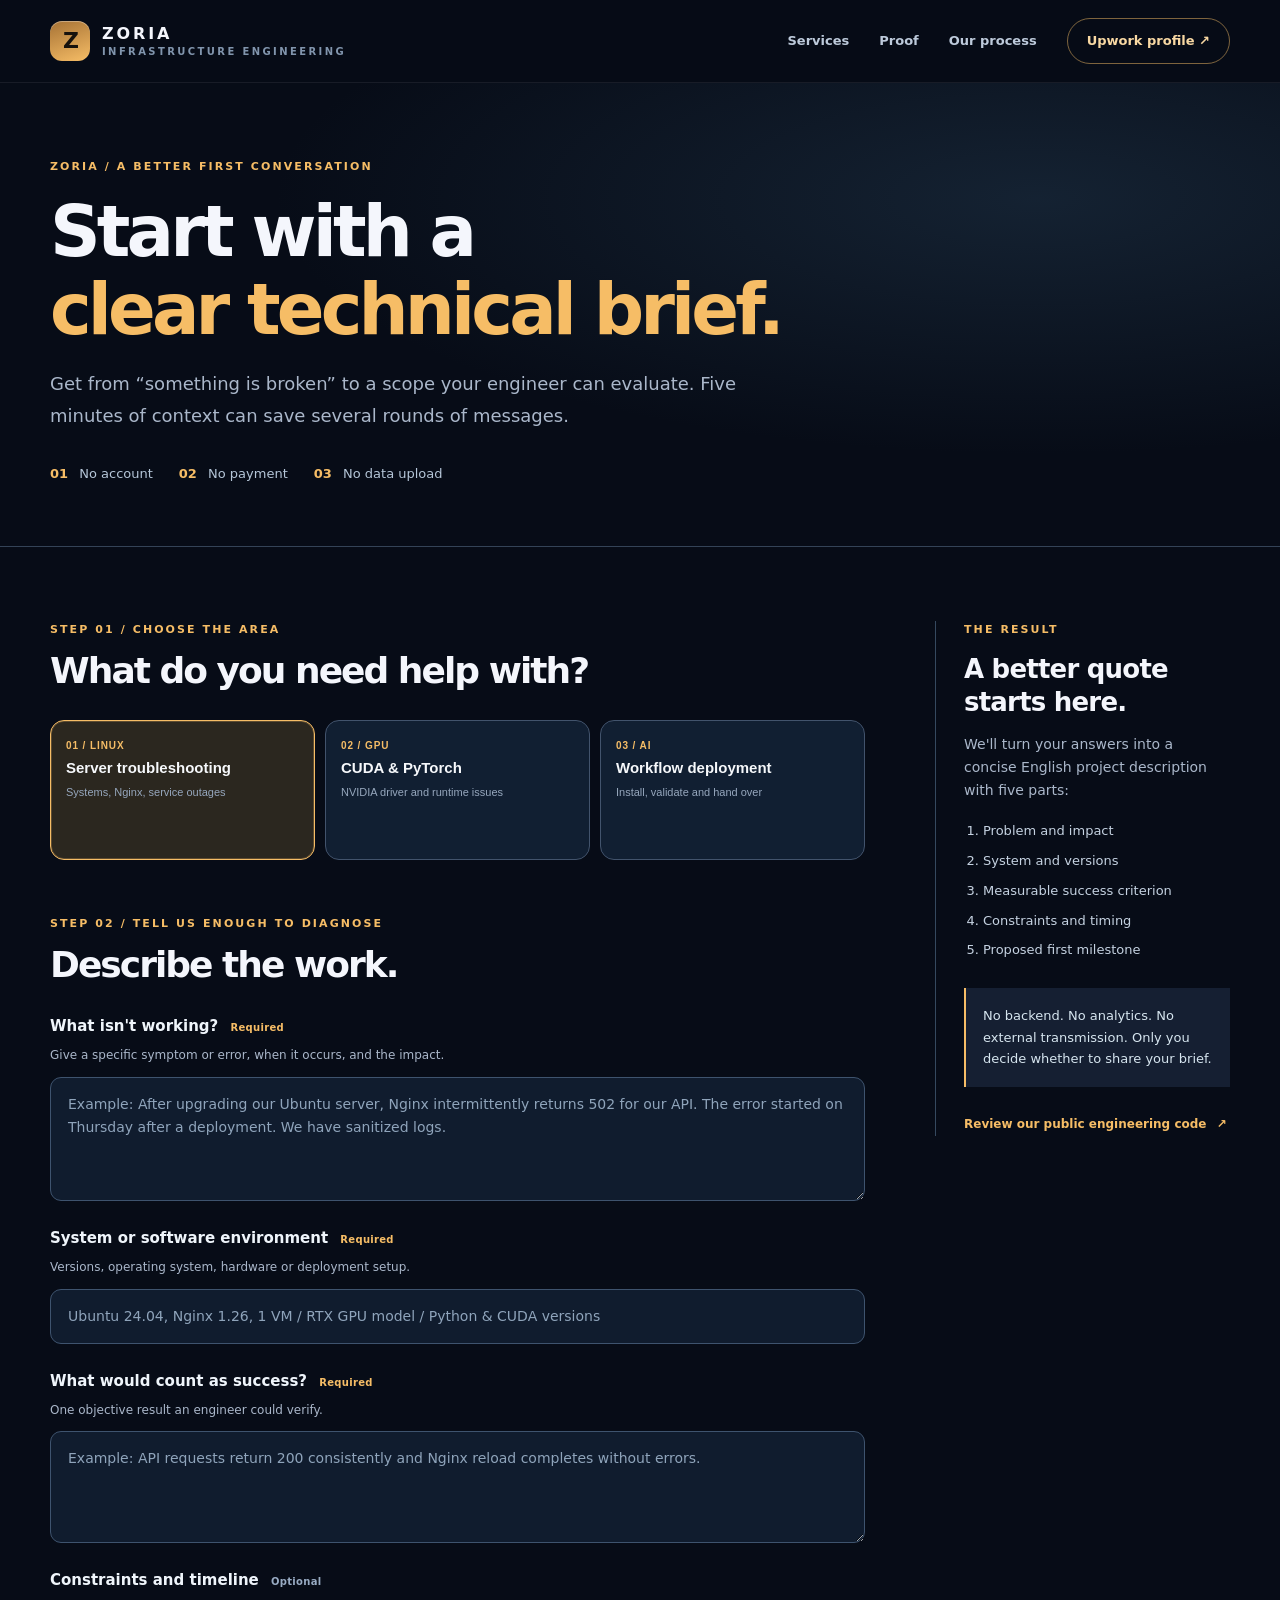
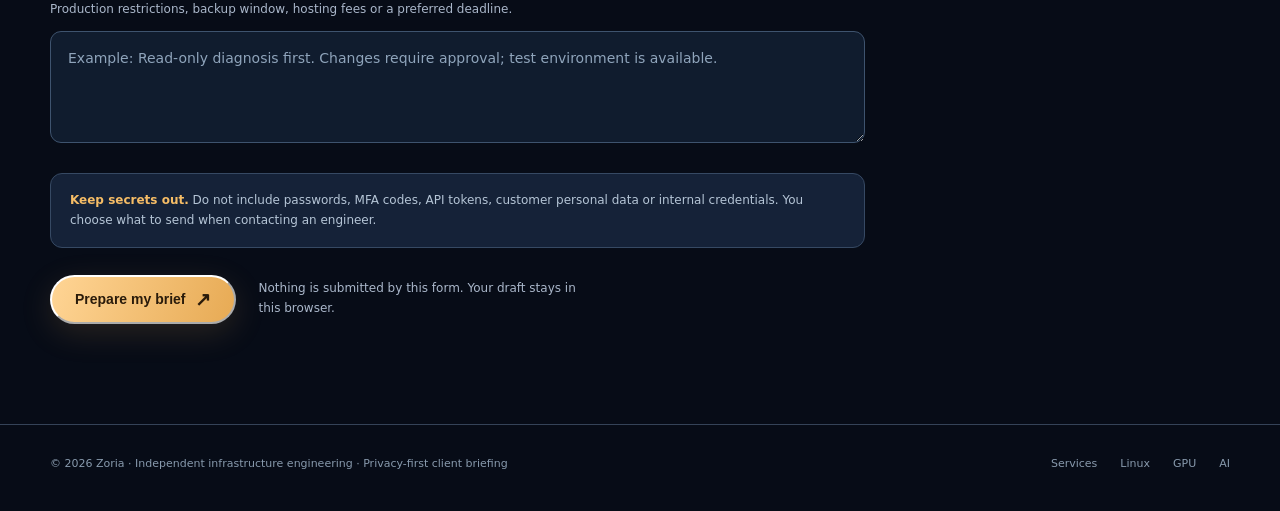
==== docs/start/index.html @ 69b2c143 "feat(site): add privacy-first local project brief intake" ====
<!doctype html>
<html lang="en"><head>
<meta charset="utf-8"><meta name="viewport" content="width=device-width,initial-scale=1">
<title>Prepare a Linux, GPU or AI Engineering Project Brief | Zoria</title>
<meta name="description" content="Turn a Linux server issue, NVIDIA GPU error or AI deployment request into a clear scope and technical project brief. Free, private and no account needed.">
<meta name="theme-color" content="#070c17">
<meta name="robots" content="index,follow">
<link rel="canonical" href="https://star8592.github.io/zoria-infra-preflight/start/">
<meta property="og:type" content="website"><meta property="og:title" content="Start with a clear technical problem | Zoria">
<meta property="og:description" content="Describe your Linux, GPU or AI issue and prepare a structured brief without sharing data with our server.">
<meta property="og:url" content="https://star8592.github.io/zoria-infra-preflight/start/">
<link rel="stylesheet" href="../assets/site-v2.css">
<link rel="stylesheet" href="../assets/brief.css">
<script defer src="../assets/brief.js"></script>
<script defer src="../assets/brief-page.js"></script>
</head><body>
<header class="site-top"><div class="wrap topline">
<a class="brand" href="../"><span class="brandmark" aria-hidden="true">Z</span><span>ZORIA<span class="submark">INFRASTRUCTURE ENGINEERING</span></span></a>
<nav class="toplinks" aria-label="Primary"><a href="../#services">Services</a><a href="../#evidence">Proof</a><a href="../#approach">Our process</a><a class="nav-cta" href="https://www.upwork.com/freelancers/~013b7a3a7443455b22" rel="noopener">Upwork profile ↗</a></nav>
</div></header>
<main>
<section class="brief-hero"><div class="wrap"><div class="eyebrow">Zoria / A better first conversation</div>
<h1>Start with a<br><em>clear technical brief.</em></h1>
<p class="brief-lead">Get from “something is broken” to a scope your engineer can evaluate. Five minutes of context can save several rounds of messages.</p>
<div class="brief-trust"><span><strong>01</strong> No account</span><span><strong>02</strong> No payment</span><span><strong>03</strong> No data upload</span></div>
</div></section>
<section class="brief-work"><div class="wrap brief-grid">
<form id="brief-form" class="brief-form" novalidate>
<div class="eyebrow">Step 01 / Choose the area</div>
<h2>What do you need help with?</h2>
<div class="brief-choices" role="group" aria-label="Choose a service">
<button type="button" data-select-service="linux" aria-pressed="true"><span class="choice-id">01 / LINUX</span><strong>Server troubleshooting</strong><small>Systems, Nginx, service outages</small></button>
<button type="button" data-select-service="gpu" aria-pressed="false"><span class="choice-id">02 / GPU</span><strong>CUDA &amp; PyTorch</strong><small>NVIDIA driver and runtime issues</small></button>
<button type="button" data-select-service="ai" aria-pressed="false"><span class="choice-id">03 / AI</span><strong>Workflow deployment</strong><small>Install, validate and hand over</small></button>
</div>
<label class="sr" for="service">Selected service</label>
<select id="service" name="service" class="sr" aria-label="Selected service"><option value="linux">Linux server diagnosis</option><option value="gpu">NVIDIA GPU / CUDA / PyTorch</option><option value="ai">AI workflow deployment</option></select>
<div class="brief-divider"><div class="eyebrow">Step 02 / Tell us enough to diagnose</div><h2>Describe the work.</h2></div>
<div class="field">
<label for="problem">What isn't working? <span class="req">Required</span></label>
<p>Give a specific symptom or error, when it occurs, and the impact.</p>
<textarea name="problem" id="problem" rows="4" maxlength="1800" placeholder="Example: After upgrading our Ubuntu server, Nginx intermittently returns 502 for our API. The error started on Thursday after a deployment. We have sanitized logs." required></textarea>
</div>
<div class="field">
<label for="environment">System or software environment <span class="req">Required</span></label>
<p>Versions, operating system, hardware or deployment setup.</p>
<input type="text" name="environment" id="environment" maxlength="900" placeholder="Ubuntu 24.04, Nginx 1.26, 1 VM / RTX GPU model / Python &amp; CUDA versions" required>
</div>
<div class="field">
<label for="outcome">What would count as success? <span class="req">Required</span></label>
<p>One objective result an engineer could verify.</p>
<textarea name="outcome" id="outcome" rows="3" maxlength="900" placeholder="Example: API requests return 200 consistently and Nginx reload completes without errors." required></textarea>
</div>
<div class="field">
<label for="constraints">Constraints and timeline <span class="optional">Optional</span></label>
<p>Production restrictions, backup window, hosting fees or a preferred deadline.</p>
<textarea name="constraints" id="constraints" rows="3" maxlength="900" placeholder="Example: Read-only diagnosis first. Changes require approval; test environment is available."></textarea>
</div>
<div class="brief-notice"><strong>Keep secrets out.</strong> Do not include passwords, MFA codes, API tokens, customer personal data or internal credentials. You choose what to send when contacting an engineer.</div>
<div class="brief-actions"><button class="cta cta-primary" type="submit">Prepare my brief <span class="arrow" aria-hidden="true">↗</span></button><p id="brief-status" aria-live="polite">Nothing is submitted by this form. Your draft stays in this browser.</p></div>
</form>
<aside class="brief-aside"><div class="aside-sticky">
<div class="eyebrow">The result</div><h3>A better quote starts here.</h3>
<p>We'll turn your answers into a concise English project description with five parts:</p>
<ol><li>Problem and impact</li><li>System and versions</li><li>Measurable success criterion</li><li>Constraints and timing</li><li>Proposed first milestone</li></ol>
<div class="aside-callout">No backend. No analytics. No external transmission. Only you decide whether to share your brief.</div>
<a class="text-link" href="https://github.com/star8592/zoria-infra-preflight">Review our public engineering code <span aria-hidden="true">↗</span></a>
</div></aside>
</div></section>
<section id="brief-result" class="brief-result" hidden><div class="wrap"><div class="eyebrow">Your prepared project brief</div><h2>Review, copy, and send.</h2>
<p>This is a draft, not a submitted job, contract or quotation. Confirm it contains no sensitive information.</p>
<label class="sr" for="brief-output">Your copy-ready technical project brief</label>
<textarea id="brief-output" rows="16" readonly spellcheck="false"></textarea>
<div class="result-actions"><button type="button" id="copy-brief" class="cta cta-primary">Copy project brief <span class="arrow" aria-hidden="true">↗</span></button>
<a href="https://www.upwork.com/freelancers/~013b7a3a7443455b22" class="cta cta-ghost" rel="noopener" target="_blank">Open Upwork profile ↗</a></div>
<p class="fine">Upwork may require you to sign in or complete account eligibility steps before sending. This page cannot submit messages or buy Connects.</p>
</div></section>
</main>
<footer><div class="wrap foot"><span>© 2026 Zoria · Independent infrastructure engineering · Privacy-first client briefing</span><div class="footlinks"><a href="../">Services</a><a href="../services/linux/">Linux</a><a href="../services/gpu/">GPU</a><a href="../services/ai/">AI</a></div></div></footer>
</body></html>
---- docs/assets/site-v2.css ----
/* Zoria unified visual language | editorial B2B engineering edition.
   Based on /marketing/UNIFIED_VI_V1.md: #070c17 #10192a #f6bd66 #6ccceb */
:root{
  color-scheme:dark;
  --navy:#070c17;--navy2:#0c1422;--panel:#10192a;--panel2:#152136;
  --gold:#f6bd66;--gold2:#e5a64f;--cyan:#6ccceb;
  --ink:#f4f6fc;--muted:#aab7ca;--line:#28364a;
  --width:1180px;--radius:18px;
}
*,*::before,*::after{box-sizing:border-box}
html{scroll-behavior:smooth}
body{margin:0;background:var(--navy);color:var(--ink);font:16px/1.65 Inter,"Segoe UI",system-ui,-apple-system,sans-serif;overflow-x:clip}
a{color:inherit;text-decoration:none}
a:hover{text-decoration:none}
:where(a,button,summary):focus-visible{outline:2px solid var(--gold);outline-offset:4px}
::selection{background:var(--gold);color:#23190d}
.wrap{width:min(calc(100% - 64px),var(--width));margin-inline:auto}
.site-top{position:relative;z-index:2;background:#070c17ed;border-bottom:1px solid #ffffff12}
.topline{display:flex;align-items:center;justify-content:space-between;gap:24px;min-height:82px}
.brand{display:inline-flex;align-items:center;gap:12px;font-size:16px;letter-spacing:.18em;font-weight:830}
.brandmark{display:grid;place-items:center;width:40px;height:40px;border-radius:12px;background:linear-gradient(160deg,#a67235,#f6bd66);color:#17120d;box-shadow:inset 0 1px #fff5;font-size:22px;font-weight:850;letter-spacing:-.08em}
.brand .submark{font-size:10px;display:block;color:#8195ad;letter-spacing:.24em;margin-top:-3px;font-weight:600}
.toplinks{display:flex;align-items:center;gap:30px}
.toplinks a{font-size:13px;font-weight:600;color:#bdcadb;transition:color .2s}
.toplinks a:hover{color:var(--gold)}
.nav-cta{padding:11px 19px;border:1px solid #f6bd6680;border-radius:999px;color:#f8d8a3!important}
.nav-cta:hover{background:#f6bd6615}
.eyebrow{font-size:11px;font-weight:800;letter-spacing:.19em;text-transform:uppercase;color:var(--gold)}
.label{font-size:12px;letter-spacing:.12em;text-transform:uppercase;font-weight:730;color:#8299b4}
h1,h2,h3,p{margin-top:0}
h1,h2{letter-spacing:-.055em}
h1{font-weight:720;line-height:1.105;font-size:clamp(46px,5.5vw,74px)}
h1 em{font-style:normal;color:var(--gold)}
h2{font-size:clamp(31px,3.55vw,46px);line-height:1.14;font-weight:700}
h3{font-size:23px;line-height:1.28;letter-spacing:-.03em;font-weight:700}
p{color:var(--muted)}
.cta{display:inline-flex;align-items:center;justify-content:center;gap:9px;min-height:48px;padding:13px 23px;border-radius:999px;font-size:14px;font-weight:790;transition:transform .17s ease,background .17s ease}
.cta:hover{transform:translateY(-2px)}
.cta-primary{background:linear-gradient(110deg,#ffd595,#e7aa54);color:#2a1b0a;box-shadow:0 9px 32px #e5a64f27}
.cta-ghost{border:1px solid #56657b;color:#e3ebf6;background:#ffffff06}
.cta-ghost:hover{background:#ffffff0e}
.arrow{font-weight:900;font-size:19px;line-height:1}
.hero{position:relative;overflow:hidden;border-bottom:1px solid var(--line);background:radial-gradient(ellipse at 81% 28%,#24405b80,transparent 38%),radial-gradient(ellipse at 19% 4%,#3d2b191a,transparent 38%),var(--navy)}
.hero::after{content:"";position:absolute;right:0;top:0;bottom:0;width:50%;background-image:linear-gradient(#ffffff08 1px,transparent 1px),linear-gradient(90deg,#ffffff08 1px,transparent 1px);background-size:58px 58px;mask-image:linear-gradient(90deg,transparent,black);pointer-events:none}
.hero-inner{display:grid;grid-template-columns:minmax(0,1.06fr) minmax(0,.94fr);align-items:center;gap:clamp(35px,6vw,96px);min-height:617px;padding-top:78px;padding-bottom:81px}
.hero-copy{position:relative;z-index:1}
.hero h1{max-width:650px;margin:23px 0}
.hero-lead{max-width:565px;color:#b6c2d5;font-size:18px;line-height:1.72}
.hero-actions{display:flex;gap:11px;flex-wrap:wrap;margin-top:29px}
.hero-footnote{margin:23px 0 0;font-size:12px;color:#8e9cb0;max-width:560px}
.diagram{position:relative;z-index:1;min-width:0;min-height:465px;border:1px solid #47627d90;border-radius:24px;background:linear-gradient(150deg,#1c3049,#10192a 55%,#0f1928);box-shadow:0 34px 105px #0005, inset 0 1px #ffffff1b;overflow:hidden}
.diagram:before{content:"";position:absolute;inset:-140px -120px auto auto;width:360px;height:360px;background:radial-gradient(circle,#6ccceb22,transparent 72%);pointer-events:none}
.diag-top{padding:24px 27px;border-bottom:1px solid #ffffff13;display:flex;align-items:center;justify-content:space-between;gap:12px}
.diag-top strong{font-size:11px;letter-spacing:.17em;color:#c4d4e6}
.diag-top .state{display:flex;gap:8px;align-items:center;font-size:10px;color:#8e9fb1;letter-spacing:.1em}
.state i{width:7px;height:7px;background:var(--cyan);border-radius:50%;box-shadow:0 0 0 4px #6ccceb14}
.diag-body{padding:31px 29px 30px}
.diag-intro{font-size:11px;letter-spacing:.16em;color:#8ea5bf;text-transform:uppercase}
.diag-head{font-size:27px;font-weight:730;color:#edf4fc;letter-spacing:-.035em;margin:8px 0 31px;line-height:1.2}
.diag-head span{color:var(--gold)}
.flowline{display:grid;grid-template-columns:1fr 27px 1fr;align-items:center;gap:8px;margin:15px 0}
.flow-block{min-height:75px;background:#18283e;border:1px solid #3d5068;border-radius:12px;padding:13px 16px;display:flex;flex-direction:column;justify-content:center}
.flow-block b{font-size:13px;color:#f5f7fc;letter-spacing:.01em}
.flow-block small{color:#879cb6;font-size:10px;letter-spacing:.06em}
.flow-block.primary{border-color:#f6bd667d;background:#352b25}
.flow-block.primary b{color:#f7d497}
.flow-connector{display:grid;place-items:center;color:var(--cyan)}
.diag-note{display:flex;gap:11px;align-items:flex-start;border-top:1px solid #ffffff13;padding-top:20px;margin-top:24px}
.diag-note .tiny-square{width:9px;height:9px;margin-top:8px;background:var(--gold);transform:rotate(45deg);flex:none}
.diag-note p{font-size:12px;margin:0;line-height:1.65}
.proof-strip{background:#0e192b;border-bottom:1px solid var(--line)}
.proof-inner{display:flex;justify-content:space-between;align-items:center;gap:22px;min-height:93px}
.proof-label{font-size:10px;letter-spacing:.2em;color:#7e90a7;text-transform:uppercase;font-weight:750}
.proof-facts{display:flex;gap:clamp(20px,3vw,55px);align-items:center;flex-wrap:wrap}
.proof-facts span{font-size:13px;color:#c4d0df}
.proof-facts b{color:var(--gold);font-weight:800}
.section{padding:98px 0}
.section-alt{background:#0b1422;border-top:1px solid #ffffff0c;border-bottom:1px solid #ffffff0c}
.section-heading{display:flex;align-items:end;justify-content:space-between;gap:32px;margin-bottom:42px}
.section-heading h2{max-width:700px;margin:12px 0 0}
.section-heading .intro{max-width:335px;font-size:14px;line-height:1.7;margin:0}
.services-list{border-top:1px solid #3c4d61}
.service-row{display:grid;grid-template-columns:64px 1fr minmax(160px,225px);column-gap:28px;align-items:center;border-bottom:1px solid #344457;padding:31px 12px 33px;transition:background .18s}
.service-row:hover{background:#ffffff05}
.service-index{font-size:15px;align-self:start;color:var(--gold);font-variant-numeric:tabular-nums;font-weight:800}
.service-main h3{font-size:clamp(23px,2.5vw,32px);margin:0 0 10px}
.service-main p{font-size:14px;line-height:1.75;max-width:625px;margin:0}
.chips{display:flex;flex-wrap:wrap;gap:7px;margin-top:18px}
.chip{font-size:10px;letter-spacing:.06em;font-weight:700;text-transform:uppercase;color:#a6bad0;border:1px solid #34465a;border-radius:999px;padding:5px 10px}
.service-side{text-align:right}
.service-side small{font-size:11px;color:#8ba1b7;display:block}
.service-price{font-size:22px;font-weight:720;display:block;color:#f3d09c;margin:5px 0 14px}
.text-link{font-size:13px;color:var(--gold);font-weight:760;display:inline-flex;gap:10px;align-items:center}
.text-link:hover{text-decoration:underline}
.two-panel{display:grid;grid-template-columns:1.08fr .92fr;gap:60px;align-items:center}
.proof-panel{border:1px solid #3a4c60;background:linear-gradient(135deg,#17263a,#10192a);border-radius:22px;padding:26px 30px;box-shadow:0 20px 50px #0003}
.proof-panel .panel-top{display:flex;justify-content:space-between;color:#87a0ba;font-size:10px;letter-spacing:.14em;border-bottom:1px solid #ffffff17;padding-bottom:18px}
.proof-panel .command{margin:28px 0 22px;font:14px/1.8 ui-monospace,SFMono-Regular,Consolas,monospace;color:#c2dded}
.proof-panel .command strong{color:var(--gold);font-weight:600}
.proof-panel .result{border-top:1px solid #ffffff16;padding-top:17px;display:flex;gap:14px;flex-wrap:wrap}
.proof-panel .result span{color:#bfd2df;font-size:12px}
.proof-panel .result b{color:var(--cyan)}
.proof-copy h2{margin:17px 0 18px}
.proof-copy p{font-size:16px;line-height:1.78}
.proof-copy .text-link{margin-top:9px}
.method-grid{display:grid;grid-template-columns:repeat(4,minmax(0,1fr));gap:0;border-top:1px solid #36465a;border-bottom:1px solid #36465a}
.method-step{padding:28px 23px 31px 0}
.method-step:not(:last-child){border-right:1px solid #354358;margin-right:21px}
.method-num{color:var(--gold);font-size:12px;font-weight:830;letter-spacing:.12em}
.method-step h3{font-size:18px;margin:18px 0 9px}
.method-step p{font-size:13px;margin:0}
.final-cta{padding:70px 0 85px;border-top:1px solid #33455a;background:radial-gradient(circle at 15% 60%,#c2893820,transparent 39%),#10192a}
.final-cta .inner{display:flex;justify-content:space-between;gap:35px;align-items:center}
.final-cta h2{margin:13px 0 12px;max-width:660px}
.final-cta p{max-width:630px;margin:0;font-size:14px}
footer{border-top:1px solid #354358;padding:30px 0 38px;background:#070c17}
.foot{display:flex;gap:15px;justify-content:space-between;align-items:center;color:#889aad;font-size:11px}
.footlinks{display:flex;gap:23px;flex-wrap:wrap}
.foot a:hover{color:var(--gold)}
/* service-specific */
.detail-hero{padding:87px 0 79px;position:relative;background:radial-gradient(ellipse at 82% 24%,#23425964,transparent 38%),var(--navy);border-bottom:1px solid var(--line)}
.detail-grid{display:grid;grid-template-columns:minmax(0,1fr) 315px;gap:70px;align-items:center}
.detail-hero h1{font-size:clamp(41px,4.6vw,64px);margin:20px 0;max-width:780px}
.detail-intro{font-size:18px;max-width:690px;line-height:1.72}
.detail-panel{border:1px solid #485976;background:#132039;border-radius:22px;padding:29px 26px;position:relative;overflow:hidden}
.detail-panel:after{content:"";width:220px;height:220px;position:absolute;border:1px solid #6ccceb2c;border-radius:100%;right:-90px;top:-90px;box-shadow:0 0 0 37px #6ccceb06,0 0 0 82px #6ccceb05}
.detail-panel .order{font-size:10px;font-weight:850;letter-spacing:.2em;color:var(--gold)}
.detail-panel h3{font-size:28px;color:#f4f6fc;margin:28px 0}
.detail-panel ol{padding:0;list-style:none}
.detail-panel li{border-top:1px solid #ffffff18;padding:13px 0;color:#c2cfdf;font-size:13px}
.detail-panel li b{color:var(--cyan);margin-right:11px}
.detail-section{padding:71px 0}
.detail-section + .detail-section{border-top:1px solid var(--line)}
.detail-section h2{font-size:37px}
.detail-items{display:grid;grid-template-columns:repeat(2,minmax(0,1fr));gap:12px 24px}
.detail-item{padding:18px 0;border-bottom:1px solid #35475a;display:flex;gap:14px}
.detail-item:before{content:"";width:7px;height:7px;margin-top:9px;flex:none;background:var(--gold);transform:rotate(45deg)}
.detail-item p{color:#ced9e7;font-size:14px;margin:0}
.tiers{border-top:1px solid #36485a}
.tier-row{display:grid;grid-template-columns:140px 115px 125px 1fr;align-items:start;gap:20px;padding:26px 0;border-bottom:1px solid #36485a}
.tier-name{font-weight:750;color:#f5f8fb}
.tier-price{font-size:24px;font-weight:720;color:var(--gold)}
.tier-days{font-size:12px;color:#a7b7ca}
.tier-desc{font-size:14px;max-width:610px;line-height:1.68;margin:0}
.detail-process{display:grid;grid-template-columns:repeat(4,minmax(0,1fr));gap:15px}
.step-item{border-top:2px solid #596f84;padding:19px 9px 0 0}
.step-item b{color:var(--gold);font-size:12px}
.step-item h3{font-size:18px;margin:15px 0 9px}
.step-item p{font-size:13px}
.proof-note{padding:26px 30px;background:#141f32;border:1px solid #334860;border-radius:18px;display:flex;justify-content:space-between;gap:24px;align-items:center}
.proof-note p{font-size:13px;margin:6px 0 0;max-width:690px}
.faq-list{border-top:1px solid #41546a}
.faq-list details{border-bottom:1px solid #41546a}
.faq-list summary{padding:19px 6px;cursor:pointer;list-style:none;display:flex;align-items:center;justify-content:space-between;gap:18px;font-size:15px;font-weight:650}
.faq-list summary::-webkit-details-marker{display:none}
.faq-list summary:after{content:"+";font-size:23px;color:var(--gold)}
.faq-list details[open] summary:after{content:"–"}
.faq-list details p{padding:0 6px 18px;margin:0;max-width:790px;font-size:14px}
.fine{font-size:12px;color:#8799b0;line-height:1.7;margin-top:18px}
@media(max-width:1060px){.hero-inner{grid-template-columns:1fr .93fr;gap:32px}.diagram{min-height:0}.diag-body{padding:24px}.flow-block{padding:10px}.proof-inner{flex-wrap:wrap;padding:20px 0;justify-content:start}.section{padding:75px 0}}
@media(max-width:760px){
 .wrap{width:min(calc(100% - 36px),var(--width))}
 .topline{min-height:72px}.toplinks{gap:16px}.toplinks a:not(.nav-cta){display:none}
 .hero-inner{grid-template-columns:1fr;padding:53px 0 54px;min-height:0}.hero h1{font-size:clamp(43px,9vw,62px)}.hero-lead{font-size:16px}
 .diagram{min-height:370px;max-width:570px}
 .proof-inner{gap:10px}.proof-facts{gap:10px 23px}
 .section{padding:60px 0}.section-heading{display:block}.section-heading .intro{margin-top:16px;max-width:600px}
 .service-row{grid-template-columns:35px 1fr;gap:15px;padding:26px 0}.service-side{grid-column:2;text-align:left;margin-top:4px}.service-price{display:inline;margin-right:18px}
 .two-panel{grid-template-columns:1fr;gap:26px}
 .method-grid{grid-template-columns:repeat(2,1fr)}.method-step{padding:23px 9px 22px 0}.method-step:nth-child(2){border-right:0}
 .final-cta .inner{display:block}.final-cta .cta{margin-top:24px}
 .detail-grid{grid-template-columns:1fr;gap:25px}.detail-hero{padding:59px 0}.detail-panel{max-width:600px}
 .detail-items{grid-template-columns:1fr}.tier-row{grid-template-columns:1fr 1fr;gap:9px 17px}.tier-desc{grid-column:1/-1}.detail-process{grid-template-columns:1fr 1fr}
 .proof-note{display:block}.proof-note .cta{margin-top:18px}
}
@media(max-width:490px){
 .wrap{width:calc(100% - 30px)}.brand{font-size:13px;gap:8px}.brandmark{width:36px;height:36px}
 .brand .submark{font-size:8px}.nav-cta{padding:10px 13px;font-size:11px!important}
 .hero-inner{padding-top:40px}.hero h1{font-size:43px}
 .hero-actions{align-items:stretch}.hero-actions .cta{flex:1 1 100%}
 .diagram{min-height:0}.diag-top{padding:17px}.diag-body{padding:20px 16px}.diag-head{font-size:23px}.flowline{grid-template-columns:1fr 19px 1fr;gap:4px}.flow-block b{font-size:11px}.flow-block small{font-size:9px}
 .service-main h3{font-size:25px}.section h2{font-size:33px}
 .method-grid{grid-template-columns:1fr 1fr}.method-step{margin-right:10px!important}
 .detail-hero h1{font-size:42px}.detail-process{grid-template-columns:1fr 1fr}
 .tier-row{grid-template-columns:1fr 1fr}.foot{flex-direction:column;align-items:start}
}
@media(prefers-reduced-motion:reduce){html{scroll-behavior:auto}*,*:before,*:after{animation:none!important;transition:none!important}}


/* Narrow mobile header: never wrap the conversion CTA. */
.nav-cta{white-space:nowrap;flex-shrink:0}
@media(max-width:360px){
 .brand .submark{display:none}
 .nav-cta{padding:9px 11px;font-size:10px!important}
}
.service-main{min-width:0}
---- docs/assets/brief.css ----
/* Local-only client briefing: same Zoryvia unified navy/gold/cyan design tokens */
.brief-hero{padding:75px 0 62px;background:radial-gradient(ellipse at 81% 25%,#29445c64,transparent 52%),#070c17;border-bottom:1px solid #344357}
.brief-hero h1{margin:18px 0;max-width:850px}
.brief-hero h1 em{font-style:normal;color:var(--gold)}
.brief-lead{max-width:710px;font-size:18px;line-height:1.8}
.brief-trust{display:flex;gap:26px;flex-wrap:wrap;margin-top:30px}
.brief-trust span{color:#b5c6d8;font-size:13px}
.brief-trust strong{color:var(--gold);margin-right:7px}
.brief-work{padding:74px 0 100px}
.brief-grid{display:grid;grid-template-columns:minmax(0,1fr) 295px;gap:70px;align-items:start}
.brief-form h2{font-size:36px;margin:11px 0 29px}
.brief-choices{display:grid;grid-template-columns:repeat(3,minmax(0,1fr));gap:10px}
.brief-choices button{cursor:pointer;text-align:left;display:flex;flex-direction:column;align-items:flex-start;gap:7px;border:1px solid #42536c;border-radius:14px;background:#111f32;color:#f6f8fb;padding:19px 15px;min-height:140px;transition:background .15s,border-color .15s}
.brief-choices button:hover{border-color:#b78a50}
.brief-choices button[aria-pressed=true]{background:#2b271f;border-color:var(--gold);box-shadow:inset 0 0 0 1px #f6bd6640}
.brief-choices strong{font-size:15px;line-height:1.35}
.brief-choices small{font-size:11px;color:#96a7bd;line-height:1.4}
.choice-id{font-size:10px;font-weight:850;letter-spacing:.09em;color:var(--gold)}
.brief-divider{margin-top:55px}
.field{margin-top:25px}
.field label{display:block;color:#eff5fb;font-size:15px;font-weight:750}
.field p{font-size:12px;margin:7px 0 11px}
.field :is(textarea,input){display:block;width:100%;background:#101c2e;border:1px solid #3e536e;border-radius:11px;padding:15px 17px;color:#f4f6fc;font:14px/1.6 inherit;font-family:inherit;font-size:14px;line-height:1.65;min-height:51px;resize:vertical}
.field :is(textarea,input):focus{border-color:var(--gold);outline:2px solid #f6bd6633;outline-offset:0}
.field :is(textarea,input)::placeholder{color:#8fa4bb}
.field textarea{min-height:112px}
.req,.optional{font-size:10px;font-weight:700;letter-spacing:.03em;margin-left:7px;color:var(--gold)}
.optional{color:#98abc3}
.brief-notice{font-size:12px;line-height:1.7;color:#b5c5d6;background:#152238;border:1px solid #364963;padding:16px 19px;border-radius:12px;margin-top:30px}
.brief-notice strong{color:var(--gold)}
.brief-actions{display:flex;align-items:center;gap:23px;margin-top:27px}
.brief-actions p{font-size:12px;margin:0;max-width:320px}
#brief-status[data-state=error]{color:#ffb8a8}
#brief-status[data-state=success]{color:#a6dfc0}
.brief-aside{border-left:1px solid #35495f;padding-left:28px}
.aside-sticky{position:sticky;top:30px}
.brief-aside h3{font-size:26px;margin:14px 0 13px}
.brief-aside p{font-size:14px}
.brief-aside ol{padding:0 0 0 19px;color:#c5d2e1;font-size:13px;line-height:2.3}
.aside-callout{padding:17px;color:#d6e5ef;font-size:13px;border-left:2px solid var(--gold);background:#151f32;margin:23px 0}
.brief-aside .text-link{font-size:12px}
.brief-result{padding:65px 0 85px;background:#0d192a;border-top:1px solid #344961}
.brief-result h2{margin:13px 0}
.brief-result>div>p{font-size:14px}
#brief-output{background:#090f1c;border:1px solid #42536d;border-radius:14px;color:#cbe6e5;padding:22px;font:13px/1.7 ui-monospace,monospace;resize:vertical;width:100%;min-height:320px}
.result-actions{display:flex;gap:12px;flex-wrap:wrap;margin-top:22px}
.sr{position:absolute!important;width:1px!important;height:1px!important;padding:0!important;margin:-1px!important;overflow:hidden!important;clip:rect(0,0,0,0)!important;white-space:nowrap!important;border:0!important}
@media(max-width:860px){.brief-grid{grid-template-columns:1fr;gap:40px}.brief-aside{border-left:0;border-top:1px solid #33465d;padding:25px 0}.aside-sticky{position:static}.brief-work{padding-top:50px}}
@media(max-width:600px){.brief-hero{padding:48px 0}.brief-hero h1{font-size:43px}.brief-lead{font-size:16px}.brief-choices{grid-template-columns:1fr}.brief-choices button{min-height:0;padding:16px}.brief-work{padding-bottom:65px}.brief-actions{flex-direction:column;align-items:stretch}.brief-actions .cta{width:100%}.brief-form h2{font-size:30px}}
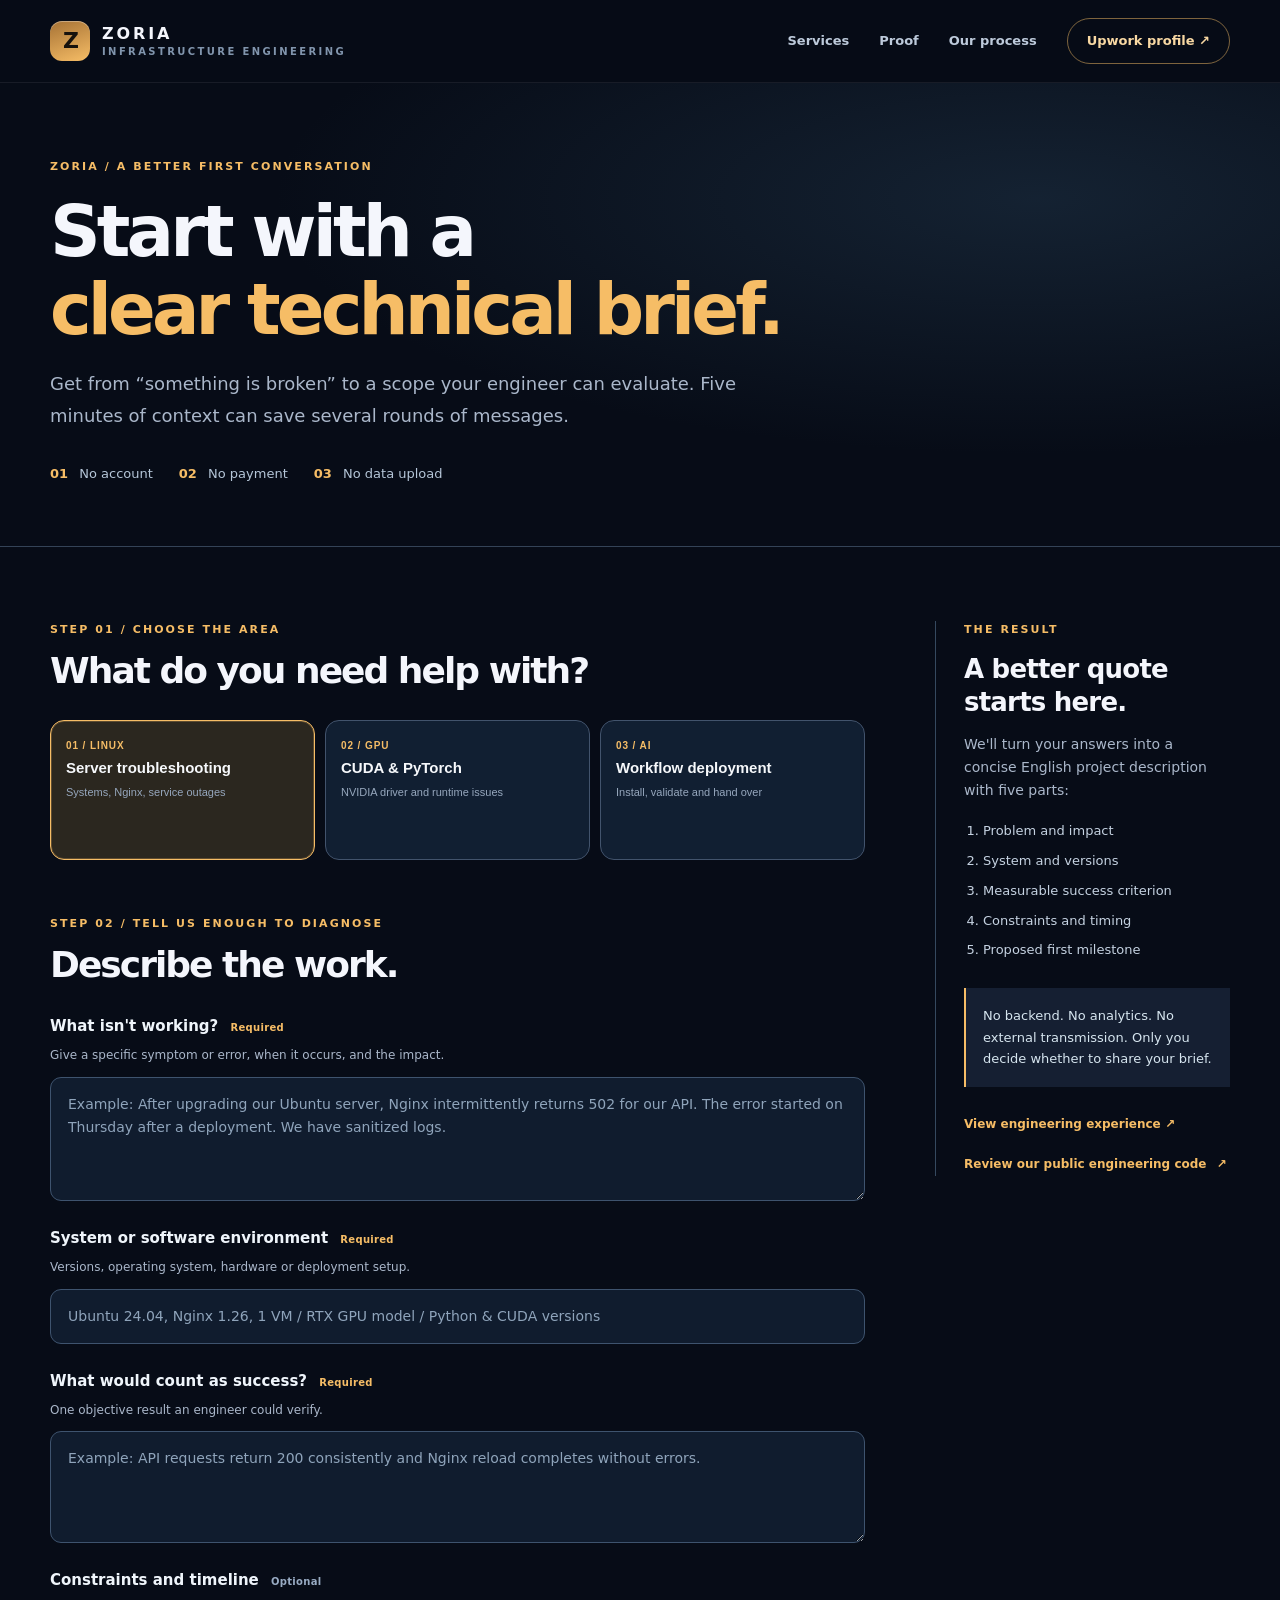
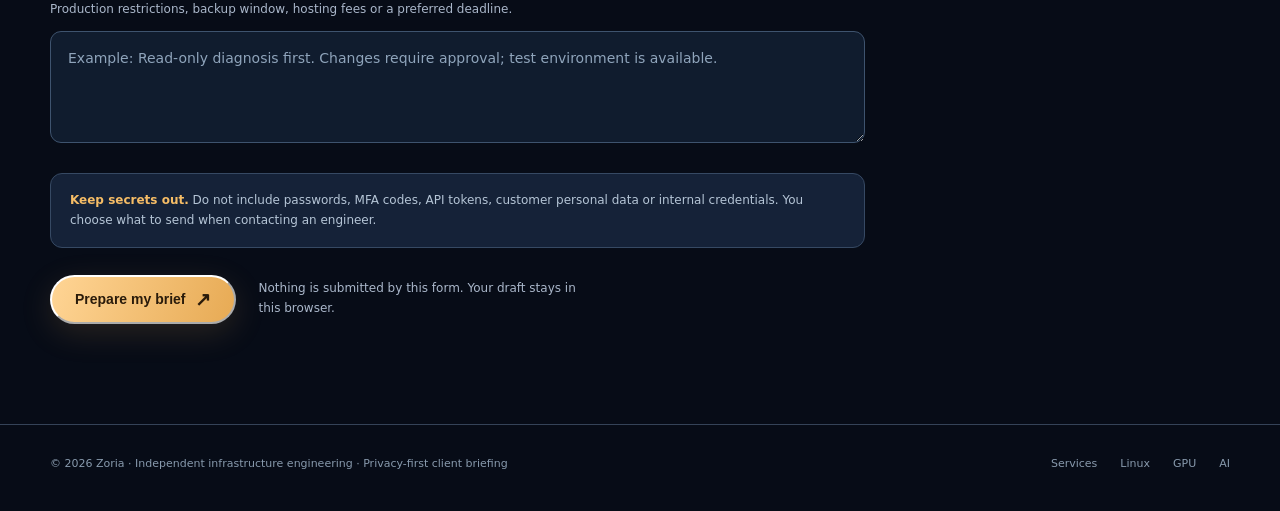
==== commit 98e727ee: "feat(site): publish transparent engineering experience" ====
--- a/docs/start/index.html
+++ b/docs/start/index.html
@@ -64,7 +64,7 @@
 <p>We'll turn your answers into a concise English project description with five parts:</p>
 <ol><li>Problem and impact</li><li>System and versions</li><li>Measurable success criterion</li><li>Constraints and timing</li><li>Proposed first milestone</li></ol>
 <div class="aside-callout">No backend. No analytics. No external transmission. Only you decide whether to share your brief.</div>
-<a class="text-link" href="https://github.com/star8592/zoria-infra-preflight">Review our public engineering code <span aria-hidden="true">↗</span></a>
+<a class="text-link" href="../experience/">View engineering experience ↗</a><p></p><a class="text-link" href="https://github.com/star8592/zoria-infra-preflight">Review our public engineering code <span aria-hidden="true">↗</span></a>
 </div></aside>
 </div></section>
 <section id="brief-result" class="brief-result" hidden><div class="wrap"><div class="eyebrow">Your prepared project brief</div><h2>Review, copy, and send.</h2>
--- a/docs/assets/site-v2.css
+++ b/docs/assets/site-v2.css
@@ -194,3 +194,27 @@
  .nav-cta{padding:9px 11px;font-size:10px!important}
 }
 .service-main{min-width:0}
+
+/* Public historical work narrative; not employer screenshots or testimonials. */
+.experience-h1{max-width:950px}.experience-h1 em{color:var(--gold);font-style:normal}
+.experience-list{border-top:1px solid #3c4f65}
+.experience-entry{display:grid;grid-template-columns:185px minmax(0,1fr);gap:40px;border-bottom:1px solid #3c4f65;padding:43px 0}
+.experience-meta{display:flex;flex-direction:column;gap:11px;padding-top:6px}
+.experience-year{font-size:19px;letter-spacing:-.02em;color:var(--gold);font-weight:800}
+.experience-type{font-size:10px;line-height:1.7;color:#98a8bc;letter-spacing:.11em;font-weight:800}
+.experience-body h3{font-size:clamp(23px,2.8vw,33px);margin:0 0 6px}
+.experience-organization{font-size:13px;color:var(--cyan);margin:0 0 22px}
+.experience-body>p:not(.experience-organization){font-size:15px;max-width:760px;line-height:1.78}
+.experience-detail{display:grid;grid-template-columns:repeat(3,minmax(0,1fr));gap:25px;margin-top:28px}
+.experience-detail strong{color:#f4f6fc;font-size:13px}
+.experience-detail p{font-size:12px;margin:7px 0 0;line-height:1.75}
+.experience-body .chips{margin-top:25px}
+.experience-disclosure{font-size:13px;line-height:1.75;background:#121f33;border-left:3px solid var(--gold);padding:20px 23px;margin-top:33px;color:#aebfd2}
+.experience-disclosure strong{color:var(--gold)}
+.experience-proof{padding:28px 32px;border:1px solid #34485f;border-radius:20px;background:#121e31}
+.proof-code{font:16px/1.95 ui-monospace,monospace;color:var(--gold);padding:18px 0;border-bottom:1px solid #36475b}
+.proof-code span{font-size:12px;color:var(--cyan)}
+.experience-proof ul{list-style:none;padding:17px 0 0;margin:0;display:grid;gap:11px}
+.experience-proof li{font-size:13px;color:#c0d0df}
+.experience-proof li:before{content:"✓";color:var(--gold);margin-right:10px}
+@media(max-width:760px){.experience-entry{grid-template-columns:1fr;gap:16px;padding:33px 0}.experience-meta{flex-direction:row;align-items:center;gap:17px}.experience-detail{grid-template-columns:1fr;gap:15px}.experience-h1{font-size:42px}}
